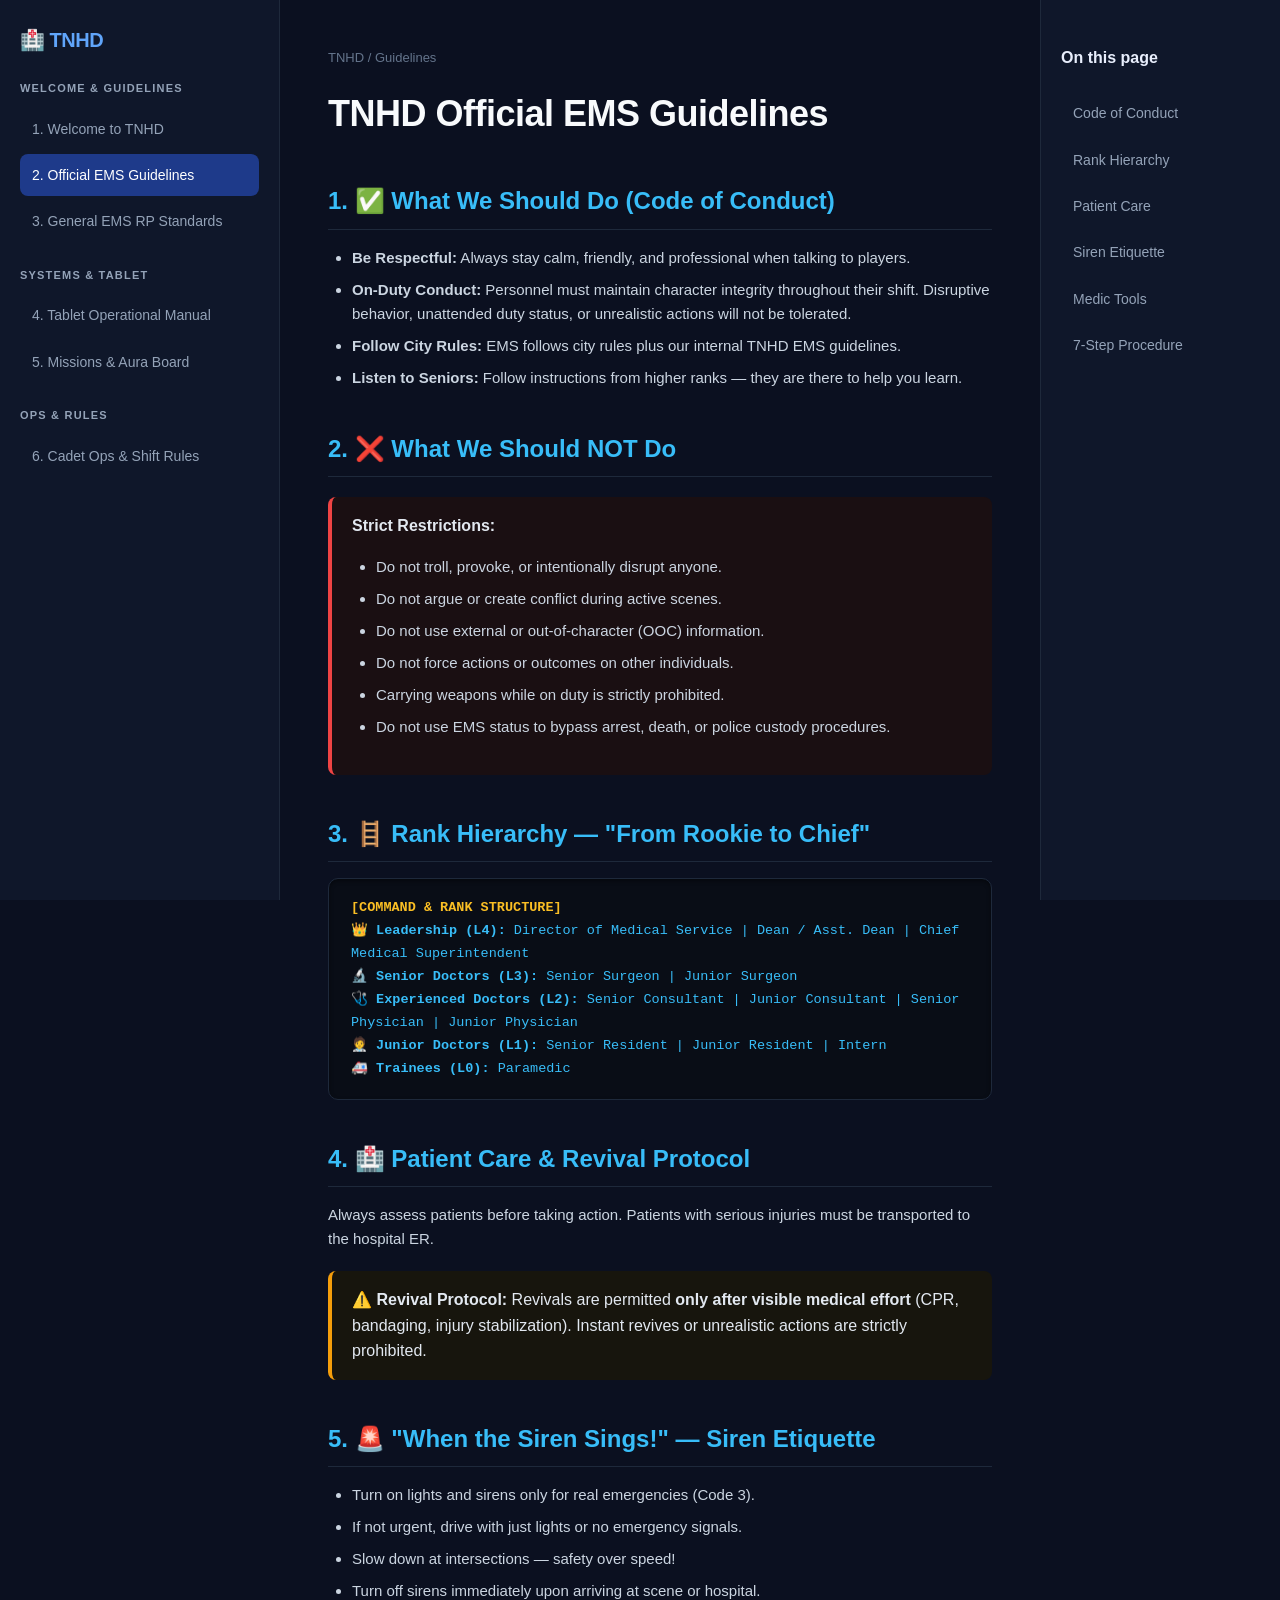
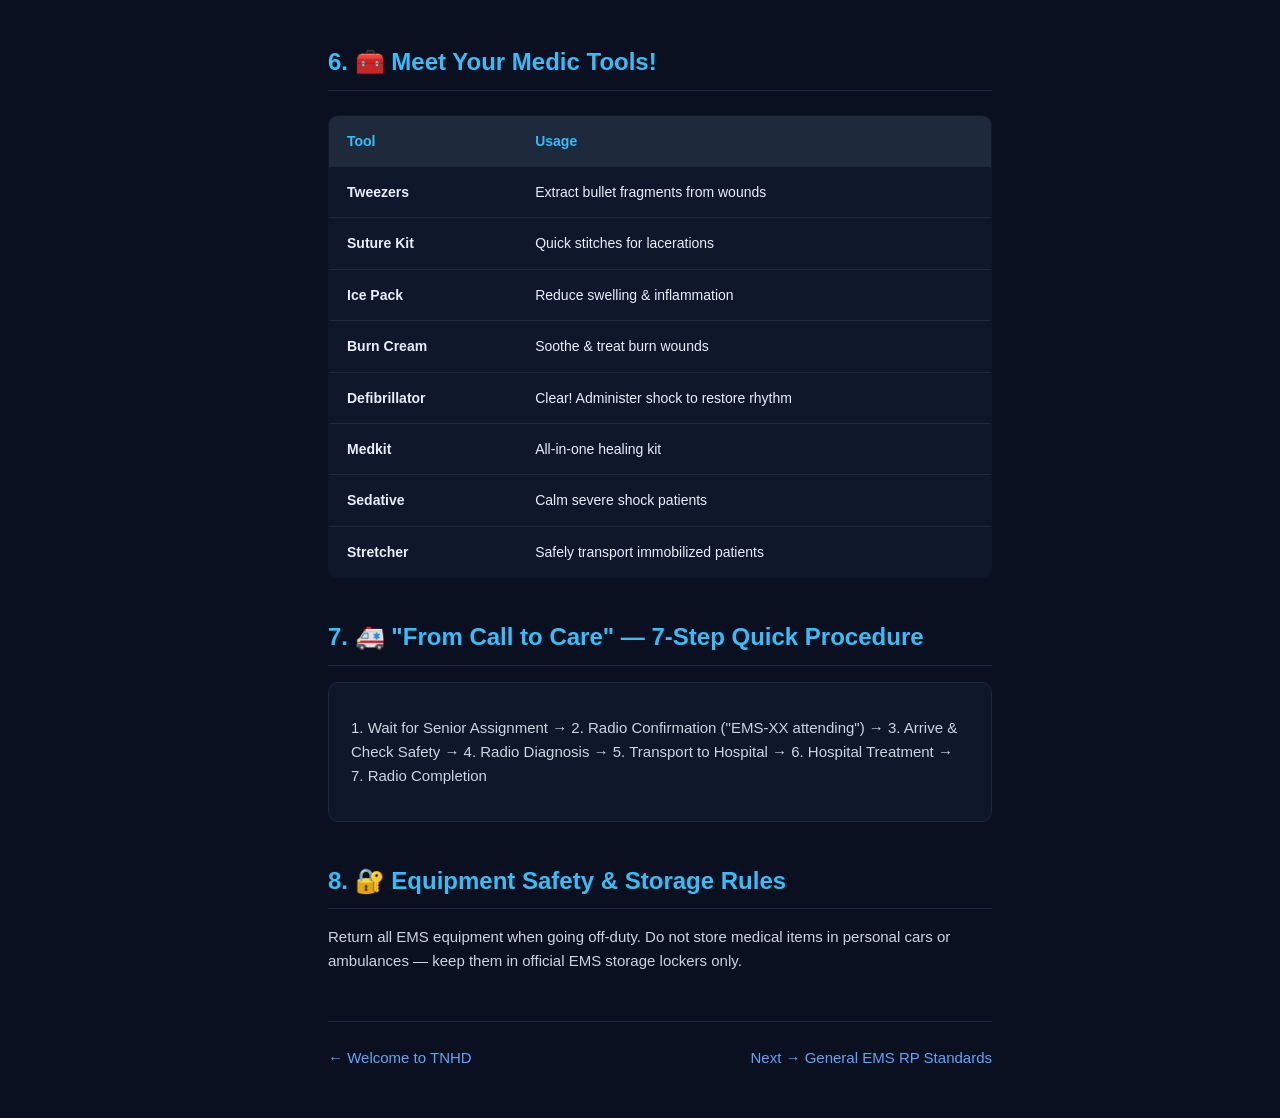
==== ems-guidelines.html @ 4d8db3f2 "Add full Welcome page, integrate TNHD GUIDELINES PDF as EMS guidelines, and split tablet guide separ" ====
<!DOCTYPE html>
<html lang="en">
<head>
  <meta charset="UTF-8">
  <meta name="viewport" content="width=device-width, initial-scale=1.0">
  <title>TNHD Handbook - Official EMS Guidelines</title>
  <link rel="stylesheet" href="css/style.css">
</head>
<body>
  <div class="layout">
    <aside class="left">
      <h1>🏥 TNHD</h1>
      <div class="sec">WELCOME & GUIDELINES</div>
      <a href="index.html">1. Welcome to TNHD</a>
      <a href="ems-guidelines.html" class="on">2. Official EMS Guidelines</a>
      <a href="ems-rp-rules.html">3. General EMS RP Standards</a>
      <div class="sec">SYSTEMS & TABLET</div>
      <a href="tablet.html">4. Tablet Operational Manual</a>
      <a href="missions.html">5. Missions & Aura Board</a>
      <div class="sec">OPS & RULES</div>
      <a href="rules.html">6. Cadet Ops & Shift Rules</a>
    </aside>

    <main>
      <div class="crumb">TNHD / Guidelines</div>
      <h1>TNHD Official EMS Guidelines</h1>

      <h2>1. ✅ What We Should Do (Code of Conduct)</h2>
      <ul>
        <li><strong>Be Respectful:</strong> Always stay calm, friendly, and professional when talking to players.</li>
        <li><strong>On-Duty Conduct:</strong> Personnel must maintain character integrity throughout their shift. Disruptive behavior, unattended duty status, or unrealistic actions will not be tolerated.</li>
        <li><strong>Follow City Rules:</strong> EMS follows city rules plus our internal TNHD EMS guidelines.</li>
        <li><strong>Listen to Seniors:</strong> Follow instructions from higher ranks — they are there to help you learn.</li>
      </ul>

      <h2>2. ❌ What We Should NOT Do</h2>
      <div class="callout danger">
        <b>Strict Restrictions:</b>
        <ul>
          <li>Do not troll, provoke, or intentionally disrupt anyone.</li>
          <li>Do not argue or create conflict during active scenes.</li>
          <li>Do not use external or out-of-character (OOC) information.</li>
          <li>Do not force actions or outcomes on other individuals.</li>
          <li>Carrying weapons while on duty is strictly prohibited.</li>
          <li>Do not use EMS status to bypass arrest, death, or police custody procedures.</li>
        </ul>
      </div>

      <h2>3. 🪜 Rank Hierarchy — "From Rookie to Chief"</h2>
      <div class="ui-mock">
        <div class="title">[COMMAND & RANK STRUCTURE]</div>
        <div>👑 <b>Leadership (L4):</b> Director of Medical Service | Dean / Asst. Dean | Chief Medical Superintendent</div>
        <div>🔬 <b>Senior Doctors (L3):</b> Senior Surgeon | Junior Surgeon</div>
        <div>🩺 <b>Experienced Doctors (L2):</b> Senior Consultant | Junior Consultant | Senior Physician | Junior Physician</div>
        <div>🧑‍⚕️ <b>Junior Doctors (L1):</b> Senior Resident | Junior Resident | Intern</div>
        <div>🚑 <b>Trainees (L0):</b> Paramedic</div>
      </div>

      <h2>4. 🏥 Patient Care & Revival Protocol</h2>
      <p>Always assess patients before taking action. Patients with serious injuries must be transported to the hospital ER.</p>
      
      <div class="callout warn">
        <b>⚠️ Revival Protocol:</b> Revivals are permitted <strong>only after visible medical effort</strong> (CPR, bandaging, injury stabilization). Instant revives or unrealistic actions are strictly prohibited.
      </div>

      <h2>5. 🚨 "When the Siren Sings!" — Siren Etiquette</h2>
      <ul>
        <li>Turn on lights and sirens only for real emergencies (Code 3).</li>
        <li>If not urgent, drive with just lights or no emergency signals.</li>
        <li>Slow down at intersections — safety over speed!</li>
        <li>Turn off sirens immediately upon arriving at scene or hospital.</li>
      </ul>

      <h2>6. 🧰 Meet Your Medic Tools!</h2>
      <table>
        <thead>
          <tr>
            <th>Tool</th>
            <th>Usage</th>
          </tr>
        </thead>
        <tbody>
          <tr><td><b>Tweezers</b></td><td>Extract bullet fragments from wounds</td></tr>
          <tr><td><b>Suture Kit</b></td><td>Quick stitches for lacerations</td></tr>
          <tr><td><b>Ice Pack</b></td><td>Reduce swelling & inflammation</td></tr>
          <tr><td><b>Burn Cream</b></td><td>Soothe & treat burn wounds</td></tr>
          <tr><td><b>Defibrillator</b></td><td>Clear! Administer shock to restore rhythm</td></tr>
          <tr><td><b>Medkit</b></td><td>All-in-one healing kit</td></tr>
          <tr><td><b>Sedative</b></td><td>Calm severe shock patients</td></tr>
          <tr><td><b>Stretcher</b></td><td>Safely transport immobilized patients</td></tr>
        </tbody>
      </table>

      <h2>7. 🚑 "From Call to Care" — 7-Step Quick Procedure</h2>
      <div class="rule-box">
        <p>1. Wait for Senior Assignment &rarr; 2. Radio Confirmation ("EMS-XX attending") &rarr; 3. Arrive & Check Safety &rarr; 4. Radio Diagnosis &rarr; 5. Transport to Hospital &rarr; 6. Hospital Treatment &rarr; 7. Radio Completion</p>
      </div>

      <h2>8. 🔐 Equipment Safety & Storage Rules</h2>
      <p>Return all EMS equipment when going off-duty. Do not store medical items in personal cars or ambulances — keep them in official EMS storage lockers only.</p>

      <div class="nav">
        <a href="index.html">← Welcome to TNHD</a>
        <a href="ems-rp-rules.html">Next → General EMS RP Standards</a>
      </div>
    </main>

    <aside class="right">
      <h4>On this page</h4>
      <a href="#conduct">Code of Conduct</a>
      <a href="#ranks">Rank Hierarchy</a>
      <a href="#care">Patient Care</a>
      <a href="#sirens">Siren Etiquette</a>
      <a href="#tools">Medic Tools</a>
      <a href="#procedure">7-Step Procedure</a>
    </aside>
  </div>
</body>
</html>
---- css/style.css ----
* {
  box-sizing: border-box;
}
body {
  margin: 0;
  font-family: 'Inter', -apple-system, BlinkMacSystemFont, "Segoe UI", Roboto, sans-serif;
  background: #0b1020;
  color: #e8eefc;
  line-height: 1.6;
}
.layout {
  display: grid;
  grid-template-columns: 280px 1fr 240px;
  min-height: 100vh;
}
.left, .right {
  position: sticky;
  top: 0;
  height: 100vh;
  padding: 24px 20px;
  background: #0f172a;
  border-right: 1px solid #1e293b;
  overflow-y: auto;
}
.right {
  border-right: 0;
  border-left: 1px solid #1e293b;
}
.left h1 {
  font-size: 20px;
  margin: 0 0 16px 0;
  color: #60a5fa;
  display: flex;
  align-items: center;
  gap: 8px;
}
.sec {
  margin: 24px 0 10px;
  color: #94a3b8;
  font-size: 11px;
  font-weight: 700;
  letter-spacing: 1.2px;
  text-transform: uppercase;
}
.left a, .right a {
  display: block;
  padding: 10px 12px;
  margin-bottom: 4px;
  border-radius: 8px;
  color: #94a3b8;
  text-decoration: none;
  font-size: 14px;
  transition: all 0.15s ease;
}
.left a.on, .left a:hover, .right a:hover {
  background: #1e3a8a;
  color: #ffffff;
  font-weight: 500;
}
main {
  padding: 48px;
  max-width: 900px;
  margin: 0 auto;
  width: 100%;
}
.crumb {
  color: #64748b;
  font-size: 13px;
  margin-bottom: 16px;
  font-weight: 500;
}
h1 {
  font-size: 36px;
  margin: 0 0 16px;
  color: #f8fafc;
  letter-spacing: -0.5px;
}
h2 {
  margin-top: 40px;
  margin-bottom: 16px;
  font-size: 24px;
  color: #38bdf8;
  border-bottom: 1px solid #1e293b;
  padding-bottom: 8px;
}
h3 {
  font-size: 18px;
  color: #93c5fd;
  margin-top: 24px;
  margin-bottom: 12px;
}
p, li {
  color: #cbd5e1;
  font-size: 15px;
}
ul, ol {
  padding-left: 24px;
  margin-bottom: 20px;
}
li {
  margin-bottom: 8px;
}
.callout {
  background: #0f172a;
  border-left: 4px solid #3b82f6;
  padding: 16px 20px;
  border-radius: 8px;
  margin: 20px 0;
  color: #e2e8f0;
}
.callout.warn {
  border-left-color: #f59e0b;
  background: #17150d;
}
.callout.danger {
  border-left-color: #ef4444;
  background: #1a0f12;
}
.ui-mock {
  background: #090d16;
  border: 1px solid #1e293b;
  border-radius: 10px;
  padding: 18px 22px;
  font-family: 'JetBrains Mono', 'Fira Code', 'Courier New', monospace;
  color: #38bdf8;
  margin: 16px 0 24px;
  font-size: 13.5px;
  line-height: 1.7;
  box-shadow: inset 0 2px 4px rgba(0,0,0,0.4);
}
.ui-mock .highlight {
  color: #4ade80;
  font-weight: bold;
}
.ui-mock .title {
  color: #fbbf24;
  font-weight: bold;
}
table {
  width: 100%;
  border-collapse: collapse;
  margin: 24px 0;
  background: #0f172a;
  border-radius: 10px;
  overflow: hidden;
  border: 1px solid #1e293b;
}
th, td {
  padding: 14px 18px;
  text-align: left;
  border-bottom: 1px solid #1e293b;
  font-size: 14px;
}
th {
  background: #1e293b;
  color: #38bdf8;
  font-weight: 600;
}
tr:last-child td {
  border-bottom: 0;
}
.grid {
  display: grid;
  grid-template-columns: repeat(auto-fit, minmax(240px, 1fr));
  gap: 16px;
  margin: 20px 0;
}
.card {
  background: #0f172a;
  padding: 20px;
  border: 1px solid #1e293b;
  border-radius: 10px;
}
.card b {
  display: block;
  font-size: 16px;
  color: #f8fafc;
  margin-bottom: 6px;
}
.card span {
  display: block;
  color: #60a5fa;
  font-weight: 600;
  font-size: 14px;
}
.rule-box {
  background: #0f172a;
  padding: 18px 22px;
  border-radius: 10px;
  margin: 14px 0;
  border: 1px solid #1e293b;
}
.rule-box b {
  color: #38bdf8;
  font-size: 16px;
}
.nav {
  display: flex;
  justify-content: space-between;
  margin-top: 48px;
  padding-top: 24px;
  border-top: 1px solid #1e293b;
}
.nav a {
  color: #60a5fa;
  text-decoration: none;
  font-weight: 500;
  font-size: 15px;
  transition: color 0.2s ease;
}
.nav a:hover {
  color: #93c5fd;
  text-decoration: underline;
}
@media (max-width: 980px) {
  .layout {
    grid-template-columns: 1fr;
  }
  .left, .right {
    display: none;
  }
  main {
    padding: 24px 16px;
  }
}
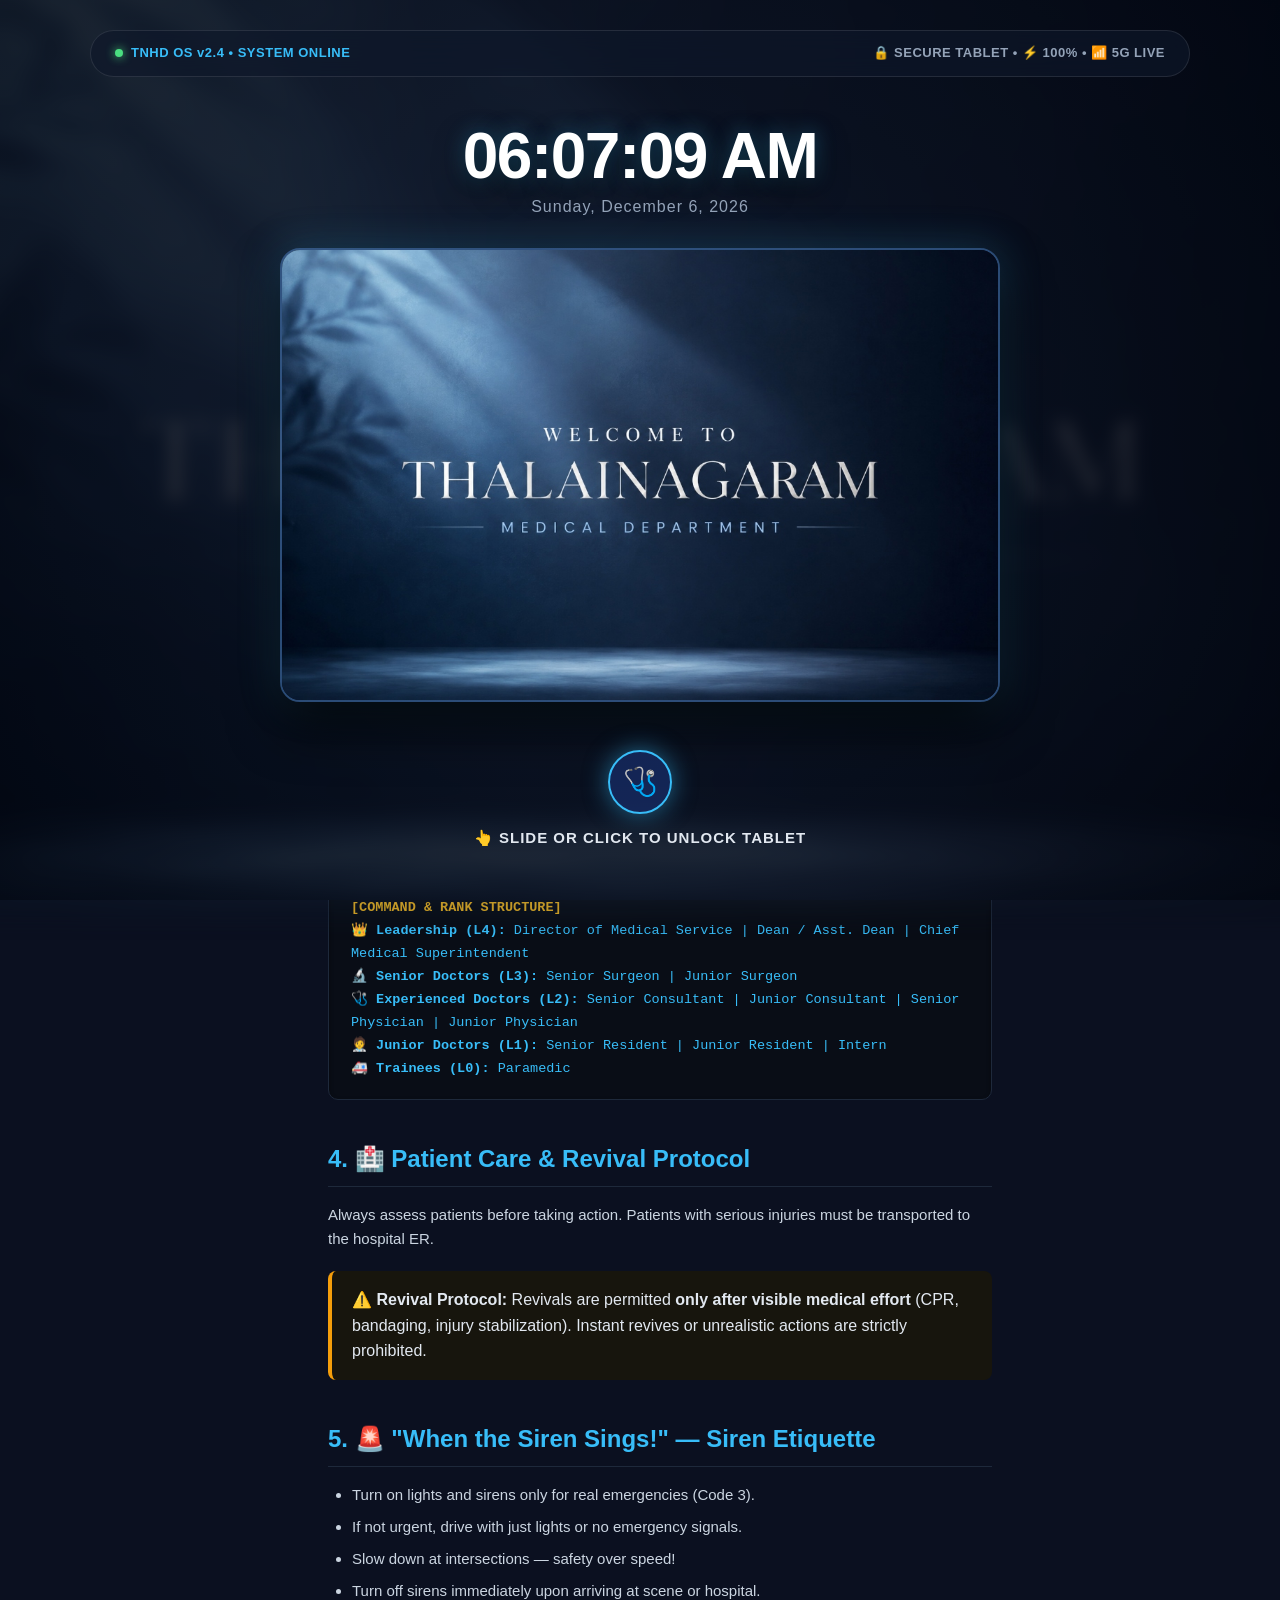
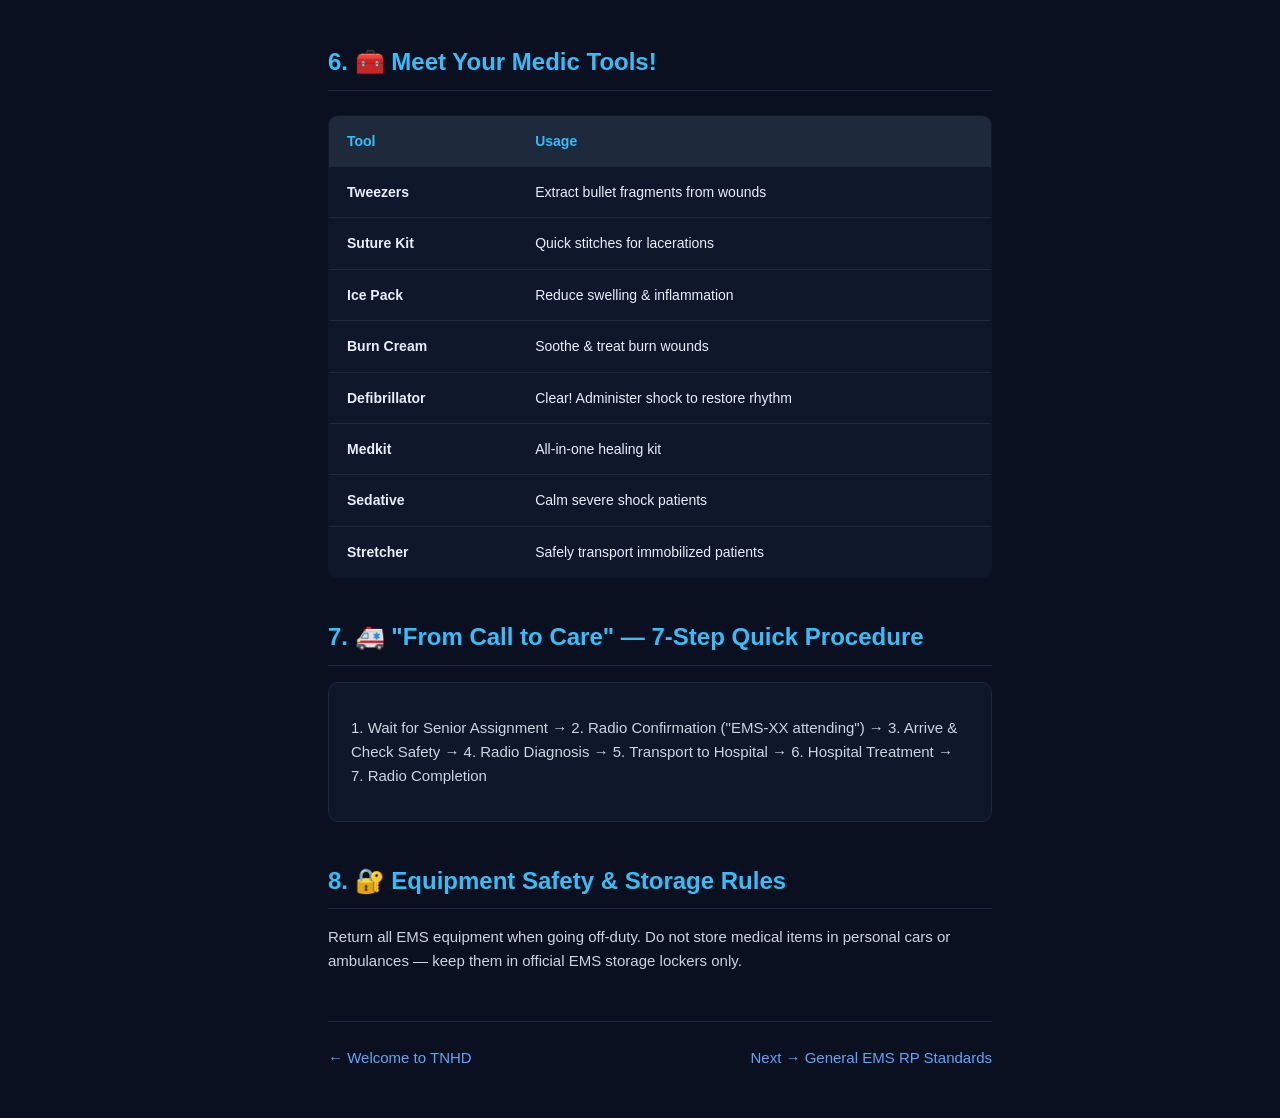
==== commit 5719f68f: "Add official TNHD welcome cover image and interactive tablet 3D unlock transition" ====
--- a/ems-guidelines.html
+++ b/ems-guidelines.html
@@ -7,6 +7,36 @@
   <link rel="stylesheet" href="css/style.css">
 </head>
 <body>
+
+  <!-- 📱 TABLET UNLOCK LOCKSCREEN OVERLAY -->
+  <div id="tablet-lockscreen">
+    <img src="assets/welcome_banner.jpg" class="lockscreen-bg" alt="Lockscreen Background">
+    
+    <div class="lockscreen-header">
+      <div class="status-badge">
+        <span class="status-dot"></span>
+        <span>TNHD OS v2.4 • SYSTEM ONLINE</span>
+      </div>
+      <div>🔒 SECURE TABLET • ⚡ 100% • 📶 5G LIVE</div>
+    </div>
+
+    <div class="lockscreen-center">
+      <div id="lock-time" class="lock-time">08:49 AM</div>
+      <div id="lock-date" class="lock-date">Monday, August 24, 2026</div>
+
+      <div class="lock-banner-wrapper">
+        <img src="assets/welcome_banner.jpg" class="lock-banner-img" alt="Welcome to Thalainagaram Medical Department">
+      </div>
+    </div>
+
+    <div class="lockscreen-footer">
+      <div class="fingerprint-btn">🩺</div>
+      <div class="unlock-prompt">
+        <span>👆 Slide or Click to Unlock Tablet</span>
+      </div>
+    </div>
+  </div>
+
   <div class="layout">
     <aside class="left">
       <h1>🏥 TNHD</h1>
@@ -19,6 +49,8 @@
       <a href="missions.html">5. Missions & Aura Board</a>
       <div class="sec">OPS & RULES</div>
       <a href="rules.html">6. Cadet Ops & Shift Rules</a>
+
+      <button id="lock-tablet-btn" class="lock-btn">🔒 Lock Tablet</button>
     </aside>
 
     <main>
@@ -115,5 +147,7 @@
       <a href="#procedure">7-Step Procedure</a>
     </aside>
   </div>
+
+  <script src="js/tablet-lock.js"></script>
 </body>
 </html>
--- a/css/style.css
+++ b/css/style.css
@@ -7,11 +7,13 @@
   background: #0b1020;
   color: #e8eefc;
   line-height: 1.6;
+  overflow-x: hidden;
 }
 .layout {
   display: grid;
   grid-template-columns: 280px 1fr 240px;
   min-height: 100vh;
+  transition: transform 0.8s cubic-bezier(0.16, 1, 0.3, 1), opacity 0.8s ease;
 }
 .left, .right {
   position: sticky;
@@ -57,6 +59,27 @@
   color: #ffffff;
   font-weight: 500;
 }
+.lock-btn {
+  display: flex;
+  align-items: center;
+  justify-content: center;
+  gap: 8px;
+  width: 100%;
+  padding: 10px;
+  margin-top: 20px;
+  background: rgba(239, 68, 68, 0.15);
+  border: 1px solid rgba(239, 68, 68, 0.3);
+  color: #fca5a5;
+  border-radius: 8px;
+  cursor: pointer;
+  font-size: 13px;
+  font-weight: 600;
+  transition: all 0.2s ease;
+}
+.lock-btn:hover {
+  background: rgba(239, 68, 68, 0.3);
+  color: #ffffff;
+}
 main {
   padding: 48px;
   max-width: 900px;
@@ -116,6 +139,44 @@
   border-left-color: #ef4444;
   background: #1a0f12;
 }
+
+/* Featured Cover Banner */
+.banner-container {
+  position: relative;
+  width: 100%;
+  border-radius: 16px;
+  overflow: hidden;
+  margin: 24px 0 32px;
+  border: 1px solid rgba(96, 165, 250, 0.25);
+  box-shadow: 0 20px 40px rgba(0, 0, 0, 0.6), 0 0 20px rgba(56, 189, 248, 0.15);
+  transition: transform 0.4s cubic-bezier(0.16, 1, 0.3, 1), box-shadow 0.4s ease;
+}
+.banner-container:hover {
+  transform: translateY(-4px) scale(1.01);
+  box-shadow: 0 30px 60px rgba(0, 0, 0, 0.8), 0 0 30px rgba(56, 189, 248, 0.3);
+}
+.banner-img {
+  width: 100%;
+  height: auto;
+  display: block;
+  object-fit: cover;
+}
+.banner-badge {
+  position: absolute;
+  bottom: 16px;
+  right: 16px;
+  background: rgba(15, 23, 42, 0.85);
+  backdrop-filter: blur(8px);
+  border: 1px solid rgba(96, 165, 250, 0.3);
+  color: #38bdf8;
+  padding: 6px 14px;
+  border-radius: 20px;
+  font-size: 12px;
+  font-weight: 700;
+  letter-spacing: 0.5px;
+  text-transform: uppercase;
+}
+
 .ui-mock {
   background: #090d16;
   border: 1px solid #1e293b;
@@ -212,6 +273,186 @@
   color: #93c5fd;
   text-decoration: underline;
 }
+
+/* =========================================================
+   📱 TABLET UNLOCK LOCKSCREEN & OVERLAY ANIMATIONS
+   ========================================================= */
+#tablet-lockscreen {
+  position: fixed;
+  top: 0;
+  left: 0;
+  width: 100vw;
+  height: 100vh;
+  z-index: 9999;
+  background: radial-gradient(circle at center, #0f172a 0%, #030712 100%);
+  display: flex;
+  flex-direction: column;
+  align-items: center;
+  justify-content: space-between;
+  padding: 30px;
+  box-sizing: border-border-box;
+  cursor: pointer;
+  user-select: none;
+  transition: transform 0.8s cubic-bezier(0.16, 1, 0.3, 1), opacity 0.8s ease, filter 0.8s ease;
+}
+
+#tablet-lockscreen.unlocked {
+  transform: translateY(-100%) scale(1.1);
+  opacity: 0;
+  filter: blur(25px);
+  pointer-events: none;
+}
+
+.lockscreen-bg {
+  position: absolute;
+  top: 0;
+  left: 0;
+  width: 100%;
+  height: 100%;
+  object-fit: cover;
+  opacity: 0.25;
+  filter: blur(8px) brightness(0.6);
+  transform: scale(1.05);
+  transition: transform 10s ease;
+}
+
+.lockscreen-header {
+  position: relative;
+  z-index: 2;
+  width: 100%;
+  max-width: 1100px;
+  display: flex;
+  justify-content: space-between;
+  align-items: center;
+  padding: 12px 24px;
+  background: rgba(15, 23, 42, 0.65);
+  backdrop-filter: blur(12px);
+  border: 1px solid rgba(255, 255, 255, 0.1);
+  border-radius: 40px;
+  color: #94a3b8;
+  font-size: 13px;
+  font-weight: 600;
+  letter-spacing: 0.5px;
+}
+
+.status-badge {
+  display: flex;
+  align-items: center;
+  gap: 8px;
+  color: #38bdf8;
+}
+
+.status-dot {
+  width: 8px;
+  height: 8px;
+  background: #4ade80;
+  border-radius: 50%;
+  box-shadow: 0 0 10px #4ade80;
+  animation: pulse-dot 2s infinite;
+}
+
+@keyframes pulse-dot {
+  0%, 100% { transform: scale(1); opacity: 1; }
+  50% { transform: scale(1.4); opacity: 0.6; }
+}
+
+.lockscreen-center {
+  position: relative;
+  z-index: 2;
+  display: flex;
+  flex-direction: column;
+  align-items: center;
+  text-align: center;
+  margin: auto;
+}
+
+.lock-time {
+  font-size: 64px;
+  font-weight: 800;
+  color: #ffffff;
+  letter-spacing: -1.5px;
+  text-shadow: 0 10px 30px rgba(0, 0, 0, 0.8), 0 0 20px rgba(56, 189, 248, 0.4);
+  line-height: 1;
+  margin-bottom: 6px;
+}
+
+.lock-date {
+  font-size: 16px;
+  color: #94a3b8;
+  font-weight: 500;
+  margin-bottom: 28px;
+  letter-spacing: 1px;
+}
+
+.lock-banner-wrapper {
+  position: relative;
+  max-width: 720px;
+  width: 90vw;
+  border-radius: 20px;
+  overflow: hidden;
+  border: 2px solid rgba(96, 165, 250, 0.4);
+  box-shadow: 0 25px 50px rgba(0,0,0,0.8), 0 0 40px rgba(56, 189, 248, 0.25);
+  transition: transform 0.5s ease;
+}
+
+#tablet-lockscreen:hover .lock-banner-wrapper {
+  transform: scale(1.02);
+  border-color: rgba(56, 189, 248, 0.8);
+}
+
+.lock-banner-img {
+  width: 100%;
+  height: auto;
+  display: block;
+}
+
+.lockscreen-footer {
+  position: relative;
+  z-index: 2;
+  display: flex;
+  flex-direction: column;
+  align-items: center;
+  gap: 12px;
+  margin-bottom: 20px;
+}
+
+.fingerprint-btn {
+  width: 64px;
+  height: 64px;
+  border-radius: 50%;
+  background: rgba(30, 58, 138, 0.5);
+  border: 2px solid #38bdf8;
+  display: flex;
+  align-items: center;
+  justify-content: center;
+  font-size: 28px;
+  color: #38bdf8;
+  box-shadow: 0 0 25px rgba(56, 189, 248, 0.5);
+  animation: pulse-finger 2s infinite ease-in-out;
+}
+
+@keyframes pulse-finger {
+  0%, 100% { box-shadow: 0 0 15px rgba(56, 189, 248, 0.4); transform: scale(1); }
+  50% { box-shadow: 0 0 35px rgba(56, 189, 248, 0.9); transform: scale(1.1); }
+}
+
+.unlock-prompt {
+  font-size: 15px;
+  font-weight: 600;
+  color: #e2e8f0;
+  letter-spacing: 1px;
+  text-transform: uppercase;
+  display: flex;
+  align-items: center;
+  gap: 8px;
+  animation: bounce-up 1.8s infinite;
+}
+
+@keyframes bounce-up {
+  0%, 100% { transform: translateY(0); }
+  50% { transform: translateY(-6px); }
+}
+
 @media (max-width: 980px) {
   .layout {
     grid-template-columns: 1fr;
@@ -222,4 +463,7 @@
   main {
     padding: 24px 16px;
   }
+  .lock-time {
+    font-size: 44px;
+  }
 }
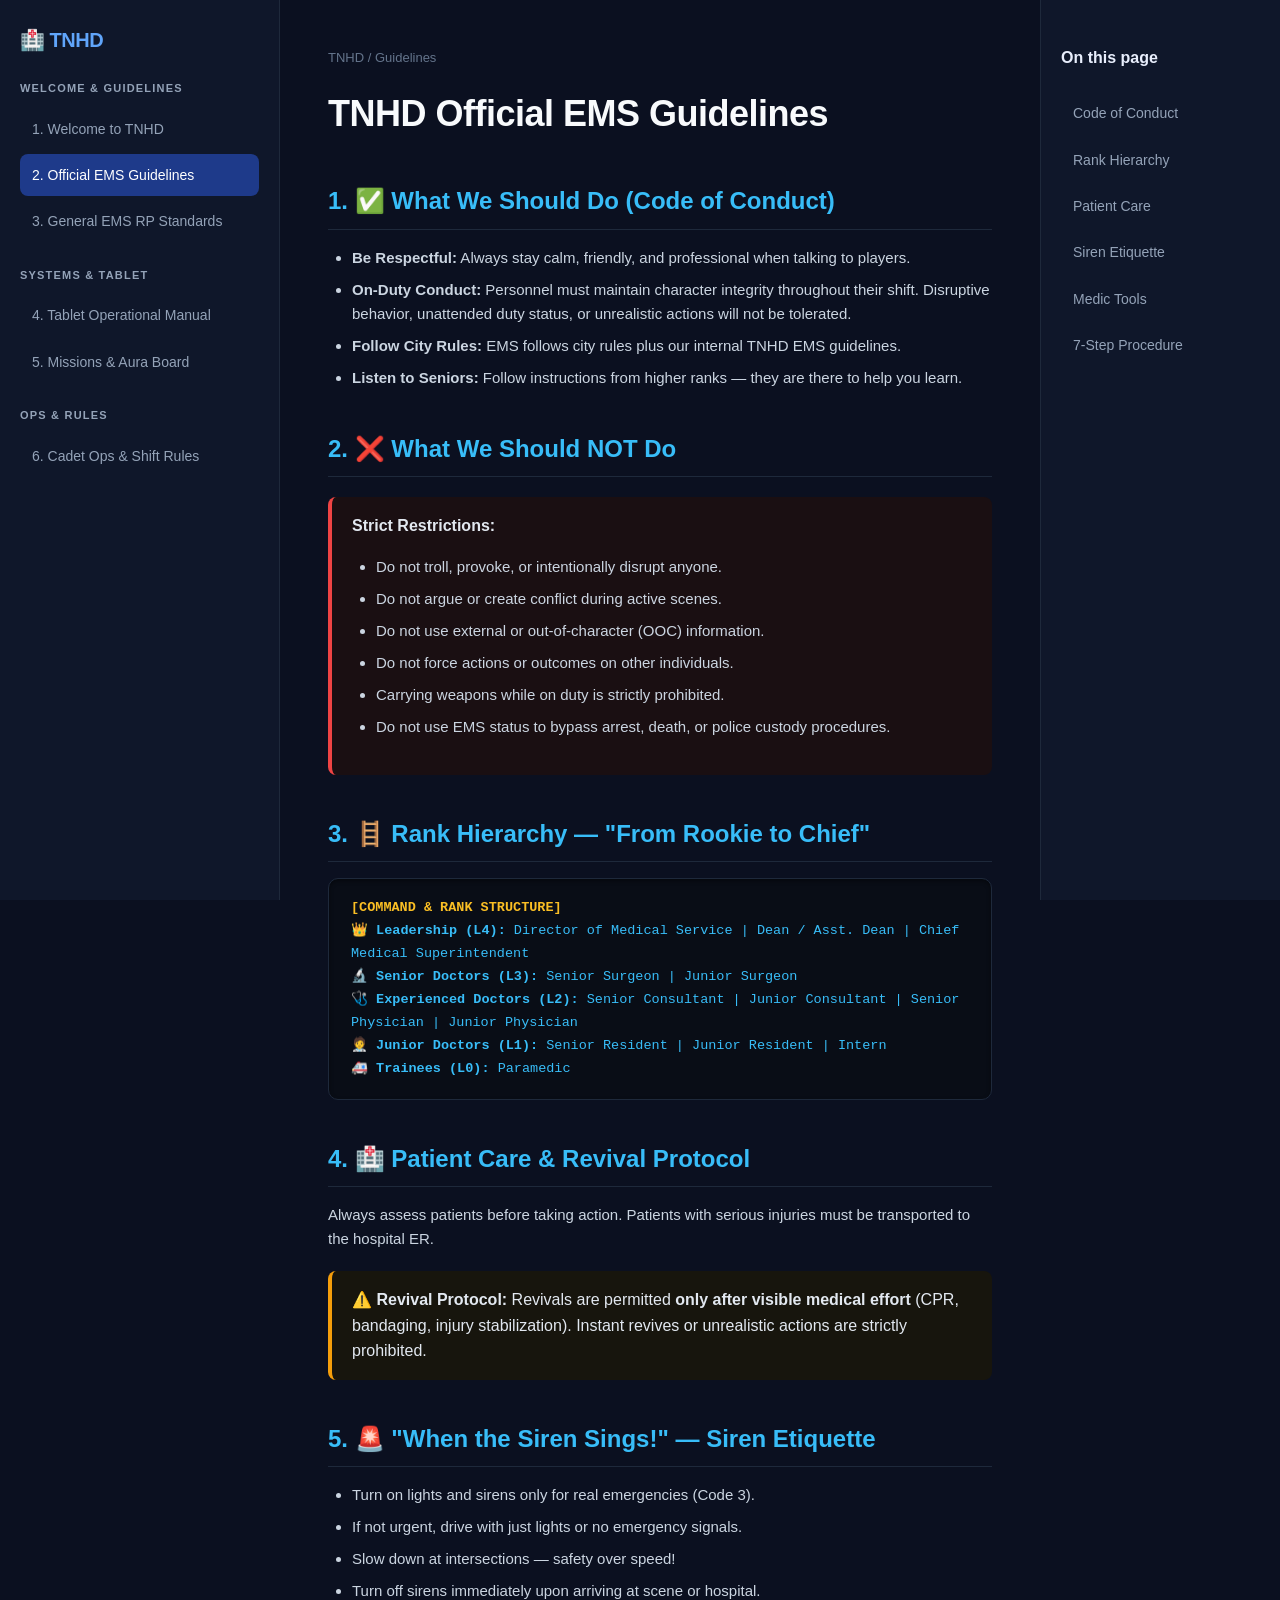
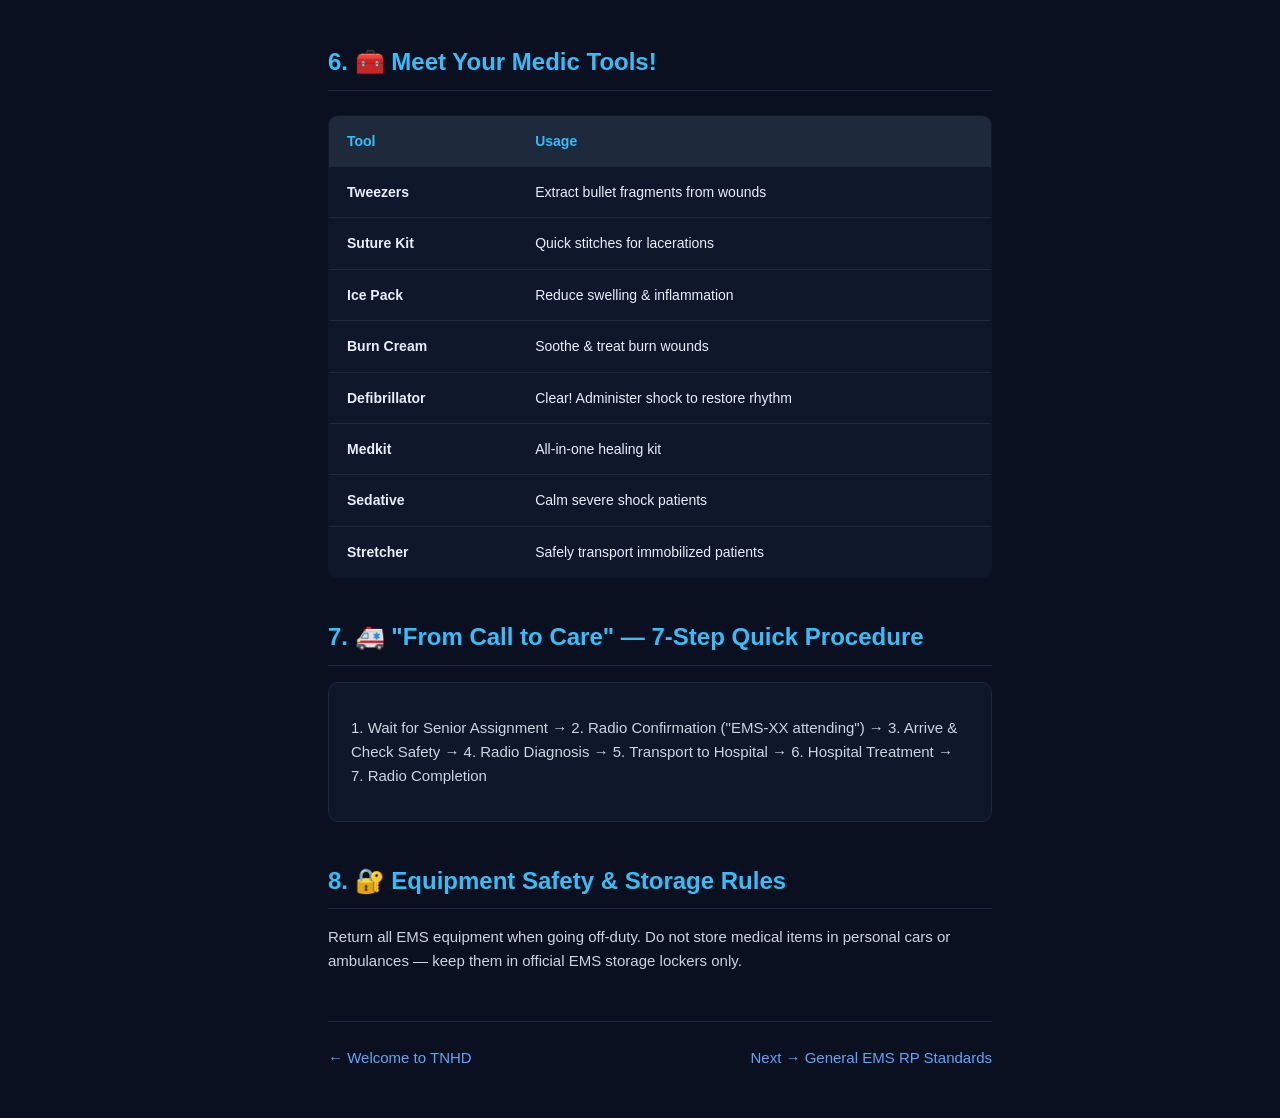
==== commit f9c39887: "Remove lockscreen overlay and display welcome image as full-width hero cover on home page" ====
--- a/ems-guidelines.html
+++ b/ems-guidelines.html
@@ -7,35 +7,6 @@
   <link rel="stylesheet" href="css/style.css">
 </head>
 <body>
-
-  <!-- 📱 TABLET UNLOCK LOCKSCREEN OVERLAY -->
-  <div id="tablet-lockscreen">
-    <img src="assets/welcome_banner.jpg" class="lockscreen-bg" alt="Lockscreen Background">
-    
-    <div class="lockscreen-header">
-      <div class="status-badge">
-        <span class="status-dot"></span>
-        <span>TNHD OS v2.4 • SYSTEM ONLINE</span>
-      </div>
-      <div>🔒 SECURE TABLET • ⚡ 100% • 📶 5G LIVE</div>
-    </div>
-
-    <div class="lockscreen-center">
-      <div id="lock-time" class="lock-time">08:49 AM</div>
-      <div id="lock-date" class="lock-date">Monday, August 24, 2026</div>
-
-      <div class="lock-banner-wrapper">
-        <img src="assets/welcome_banner.jpg" class="lock-banner-img" alt="Welcome to Thalainagaram Medical Department">
-      </div>
-    </div>
-
-    <div class="lockscreen-footer">
-      <div class="fingerprint-btn">🩺</div>
-      <div class="unlock-prompt">
-        <span>👆 Slide or Click to Unlock Tablet</span>
-      </div>
-    </div>
-  </div>
 
   <div class="layout">
     <aside class="left">
@@ -49,8 +20,6 @@
       <a href="missions.html">5. Missions & Aura Board</a>
       <div class="sec">OPS & RULES</div>
       <a href="rules.html">6. Cadet Ops & Shift Rules</a>
-
-      <button id="lock-tablet-btn" class="lock-btn">🔒 Lock Tablet</button>
     </aside>
 
     <main>
@@ -148,6 +117,5 @@
     </aside>
   </div>
 
-  <script src="js/tablet-lock.js"></script>
 </body>
 </html>
--- a/css/style.css
+++ b/css/style.css
@@ -13,7 +13,6 @@
   display: grid;
   grid-template-columns: 280px 1fr 240px;
   min-height: 100vh;
-  transition: transform 0.8s cubic-bezier(0.16, 1, 0.3, 1), opacity 0.8s ease;
 }
 .left, .right {
   position: sticky;
@@ -59,30 +58,9 @@
   color: #ffffff;
   font-weight: 500;
 }
-.lock-btn {
-  display: flex;
-  align-items: center;
-  justify-content: center;
-  gap: 8px;
-  width: 100%;
-  padding: 10px;
-  margin-top: 20px;
-  background: rgba(239, 68, 68, 0.15);
-  border: 1px solid rgba(239, 68, 68, 0.3);
-  color: #fca5a5;
-  border-radius: 8px;
-  cursor: pointer;
-  font-size: 13px;
-  font-weight: 600;
-  transition: all 0.2s ease;
-}
-.lock-btn:hover {
-  background: rgba(239, 68, 68, 0.3);
-  color: #ffffff;
-}
 main {
   padding: 48px;
-  max-width: 900px;
+  max-width: 960px;
   margin: 0 auto;
   width: 100%;
 }
@@ -123,6 +101,31 @@
 li {
   margin-bottom: 8px;
 }
+
+/* =========================================================
+   🖼️ FULLSCREEN WELCOME HERO COVER
+   ========================================================= */
+.welcome-hero {
+  position: relative;
+  width: 100%;
+  border-radius: 16px;
+  overflow: hidden;
+  margin: 16px 0 32px;
+  border: 1px solid rgba(96, 165, 250, 0.3);
+  box-shadow: 0 20px 50px rgba(0, 0, 0, 0.7), 0 0 30px rgba(56, 189, 248, 0.2);
+  transition: transform 0.3s ease, box-shadow 0.3s ease;
+}
+.welcome-hero:hover {
+  transform: translateY(-2px);
+  box-shadow: 0 25px 60px rgba(0, 0, 0, 0.8), 0 0 40px rgba(56, 189, 248, 0.3);
+}
+.hero-bg-img {
+  width: 100%;
+  height: auto;
+  display: block;
+  object-fit: cover;
+}
+
 .callout {
   background: #0f172a;
   border-left: 4px solid #3b82f6;
@@ -138,43 +141,6 @@
 .callout.danger {
   border-left-color: #ef4444;
   background: #1a0f12;
-}
-
-/* Featured Cover Banner */
-.banner-container {
-  position: relative;
-  width: 100%;
-  border-radius: 16px;
-  overflow: hidden;
-  margin: 24px 0 32px;
-  border: 1px solid rgba(96, 165, 250, 0.25);
-  box-shadow: 0 20px 40px rgba(0, 0, 0, 0.6), 0 0 20px rgba(56, 189, 248, 0.15);
-  transition: transform 0.4s cubic-bezier(0.16, 1, 0.3, 1), box-shadow 0.4s ease;
-}
-.banner-container:hover {
-  transform: translateY(-4px) scale(1.01);
-  box-shadow: 0 30px 60px rgba(0, 0, 0, 0.8), 0 0 30px rgba(56, 189, 248, 0.3);
-}
-.banner-img {
-  width: 100%;
-  height: auto;
-  display: block;
-  object-fit: cover;
-}
-.banner-badge {
-  position: absolute;
-  bottom: 16px;
-  right: 16px;
-  background: rgba(15, 23, 42, 0.85);
-  backdrop-filter: blur(8px);
-  border: 1px solid rgba(96, 165, 250, 0.3);
-  color: #38bdf8;
-  padding: 6px 14px;
-  border-radius: 20px;
-  font-size: 12px;
-  font-weight: 700;
-  letter-spacing: 0.5px;
-  text-transform: uppercase;
 }
 
 .ui-mock {
@@ -272,185 +238,6 @@
 .nav a:hover {
   color: #93c5fd;
   text-decoration: underline;
-}
-
-/* =========================================================
-   📱 TABLET UNLOCK LOCKSCREEN & OVERLAY ANIMATIONS
-   ========================================================= */
-#tablet-lockscreen {
-  position: fixed;
-  top: 0;
-  left: 0;
-  width: 100vw;
-  height: 100vh;
-  z-index: 9999;
-  background: radial-gradient(circle at center, #0f172a 0%, #030712 100%);
-  display: flex;
-  flex-direction: column;
-  align-items: center;
-  justify-content: space-between;
-  padding: 30px;
-  box-sizing: border-border-box;
-  cursor: pointer;
-  user-select: none;
-  transition: transform 0.8s cubic-bezier(0.16, 1, 0.3, 1), opacity 0.8s ease, filter 0.8s ease;
-}
-
-#tablet-lockscreen.unlocked {
-  transform: translateY(-100%) scale(1.1);
-  opacity: 0;
-  filter: blur(25px);
-  pointer-events: none;
-}
-
-.lockscreen-bg {
-  position: absolute;
-  top: 0;
-  left: 0;
-  width: 100%;
-  height: 100%;
-  object-fit: cover;
-  opacity: 0.25;
-  filter: blur(8px) brightness(0.6);
-  transform: scale(1.05);
-  transition: transform 10s ease;
-}
-
-.lockscreen-header {
-  position: relative;
-  z-index: 2;
-  width: 100%;
-  max-width: 1100px;
-  display: flex;
-  justify-content: space-between;
-  align-items: center;
-  padding: 12px 24px;
-  background: rgba(15, 23, 42, 0.65);
-  backdrop-filter: blur(12px);
-  border: 1px solid rgba(255, 255, 255, 0.1);
-  border-radius: 40px;
-  color: #94a3b8;
-  font-size: 13px;
-  font-weight: 600;
-  letter-spacing: 0.5px;
-}
-
-.status-badge {
-  display: flex;
-  align-items: center;
-  gap: 8px;
-  color: #38bdf8;
-}
-
-.status-dot {
-  width: 8px;
-  height: 8px;
-  background: #4ade80;
-  border-radius: 50%;
-  box-shadow: 0 0 10px #4ade80;
-  animation: pulse-dot 2s infinite;
-}
-
-@keyframes pulse-dot {
-  0%, 100% { transform: scale(1); opacity: 1; }
-  50% { transform: scale(1.4); opacity: 0.6; }
-}
-
-.lockscreen-center {
-  position: relative;
-  z-index: 2;
-  display: flex;
-  flex-direction: column;
-  align-items: center;
-  text-align: center;
-  margin: auto;
-}
-
-.lock-time {
-  font-size: 64px;
-  font-weight: 800;
-  color: #ffffff;
-  letter-spacing: -1.5px;
-  text-shadow: 0 10px 30px rgba(0, 0, 0, 0.8), 0 0 20px rgba(56, 189, 248, 0.4);
-  line-height: 1;
-  margin-bottom: 6px;
-}
-
-.lock-date {
-  font-size: 16px;
-  color: #94a3b8;
-  font-weight: 500;
-  margin-bottom: 28px;
-  letter-spacing: 1px;
-}
-
-.lock-banner-wrapper {
-  position: relative;
-  max-width: 720px;
-  width: 90vw;
-  border-radius: 20px;
-  overflow: hidden;
-  border: 2px solid rgba(96, 165, 250, 0.4);
-  box-shadow: 0 25px 50px rgba(0,0,0,0.8), 0 0 40px rgba(56, 189, 248, 0.25);
-  transition: transform 0.5s ease;
-}
-
-#tablet-lockscreen:hover .lock-banner-wrapper {
-  transform: scale(1.02);
-  border-color: rgba(56, 189, 248, 0.8);
-}
-
-.lock-banner-img {
-  width: 100%;
-  height: auto;
-  display: block;
-}
-
-.lockscreen-footer {
-  position: relative;
-  z-index: 2;
-  display: flex;
-  flex-direction: column;
-  align-items: center;
-  gap: 12px;
-  margin-bottom: 20px;
-}
-
-.fingerprint-btn {
-  width: 64px;
-  height: 64px;
-  border-radius: 50%;
-  background: rgba(30, 58, 138, 0.5);
-  border: 2px solid #38bdf8;
-  display: flex;
-  align-items: center;
-  justify-content: center;
-  font-size: 28px;
-  color: #38bdf8;
-  box-shadow: 0 0 25px rgba(56, 189, 248, 0.5);
-  animation: pulse-finger 2s infinite ease-in-out;
-}
-
-@keyframes pulse-finger {
-  0%, 100% { box-shadow: 0 0 15px rgba(56, 189, 248, 0.4); transform: scale(1); }
-  50% { box-shadow: 0 0 35px rgba(56, 189, 248, 0.9); transform: scale(1.1); }
-}
-
-.unlock-prompt {
-  font-size: 15px;
-  font-weight: 600;
-  color: #e2e8f0;
-  letter-spacing: 1px;
-  text-transform: uppercase;
-  display: flex;
-  align-items: center;
-  gap: 8px;
-  animation: bounce-up 1.8s infinite;
-}
-
-@keyframes bounce-up {
-  0%, 100% { transform: translateY(0); }
-  50% { transform: translateY(-6px); }
 }
 
 @media (max-width: 980px) {
@@ -463,7 +250,4 @@
   main {
     padding: 24px 16px;
   }
-  .lock-time {
-    font-size: 44px;
-  }
 }
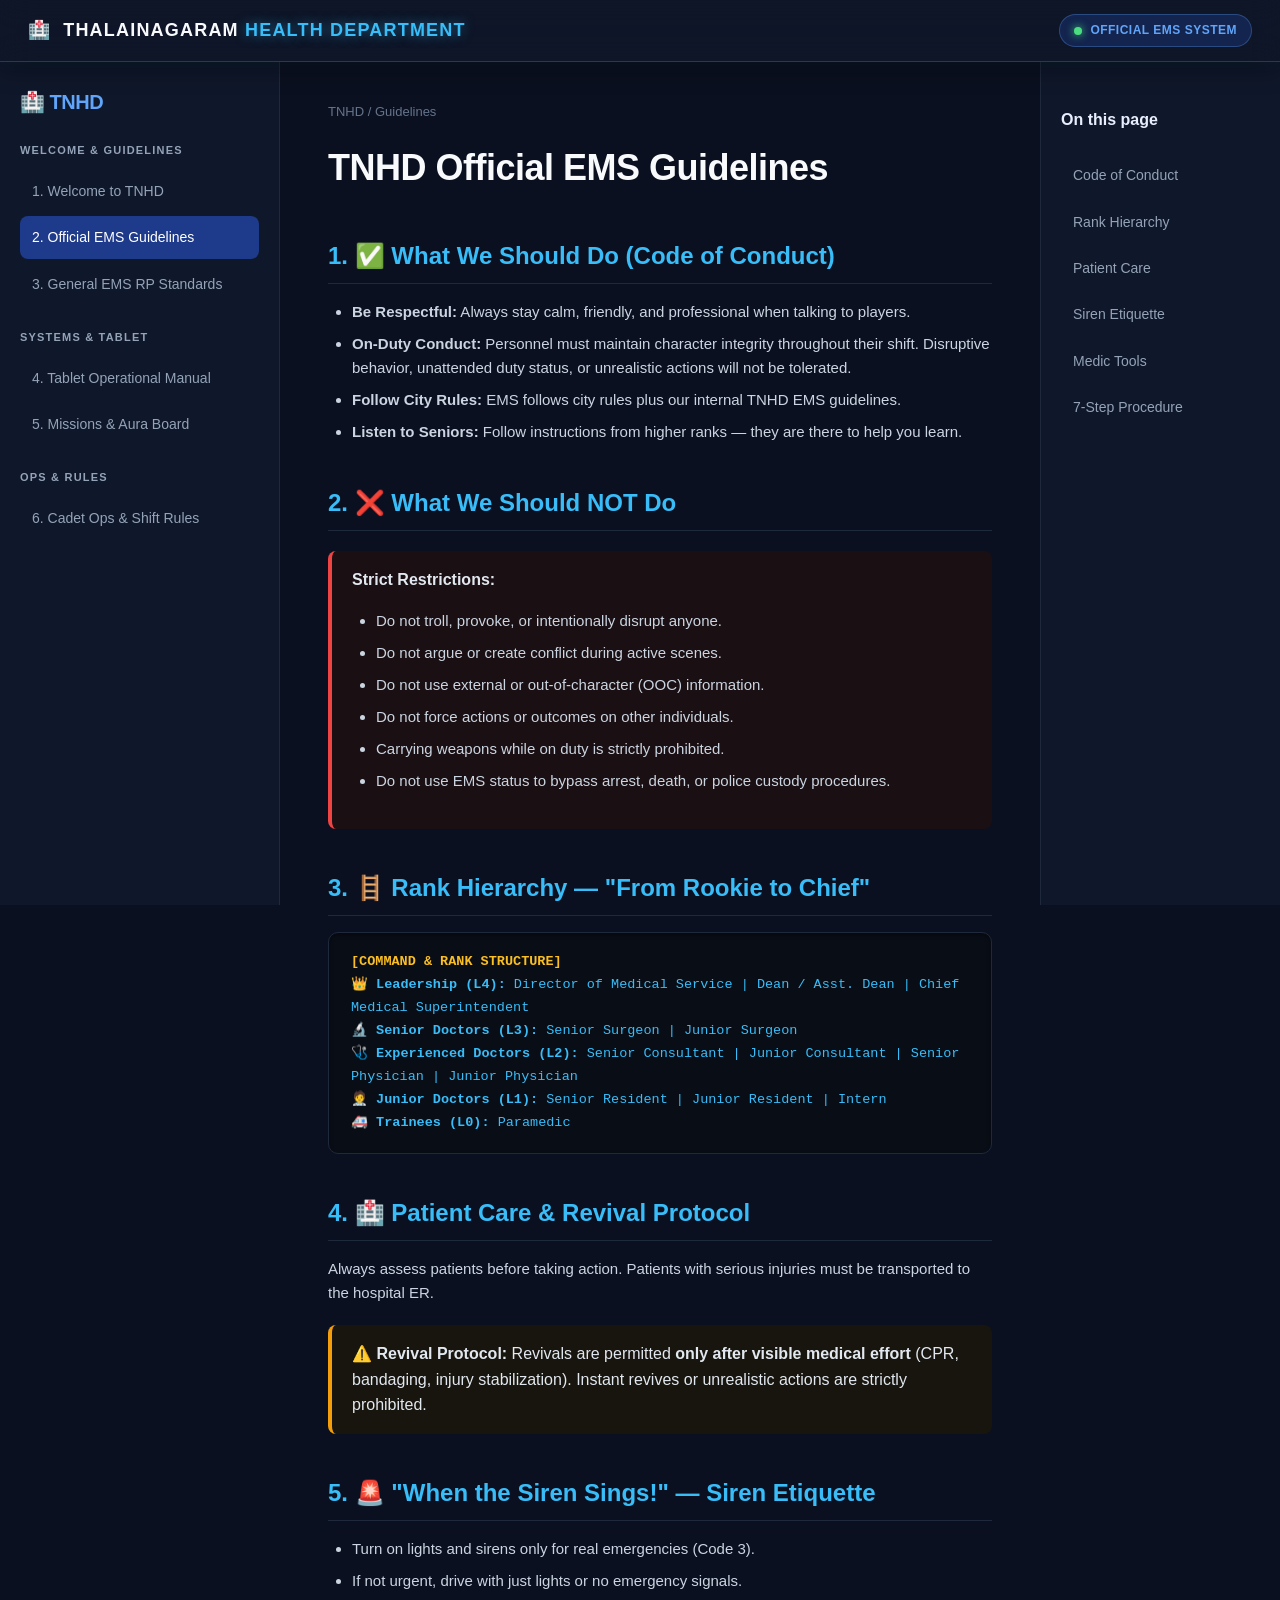
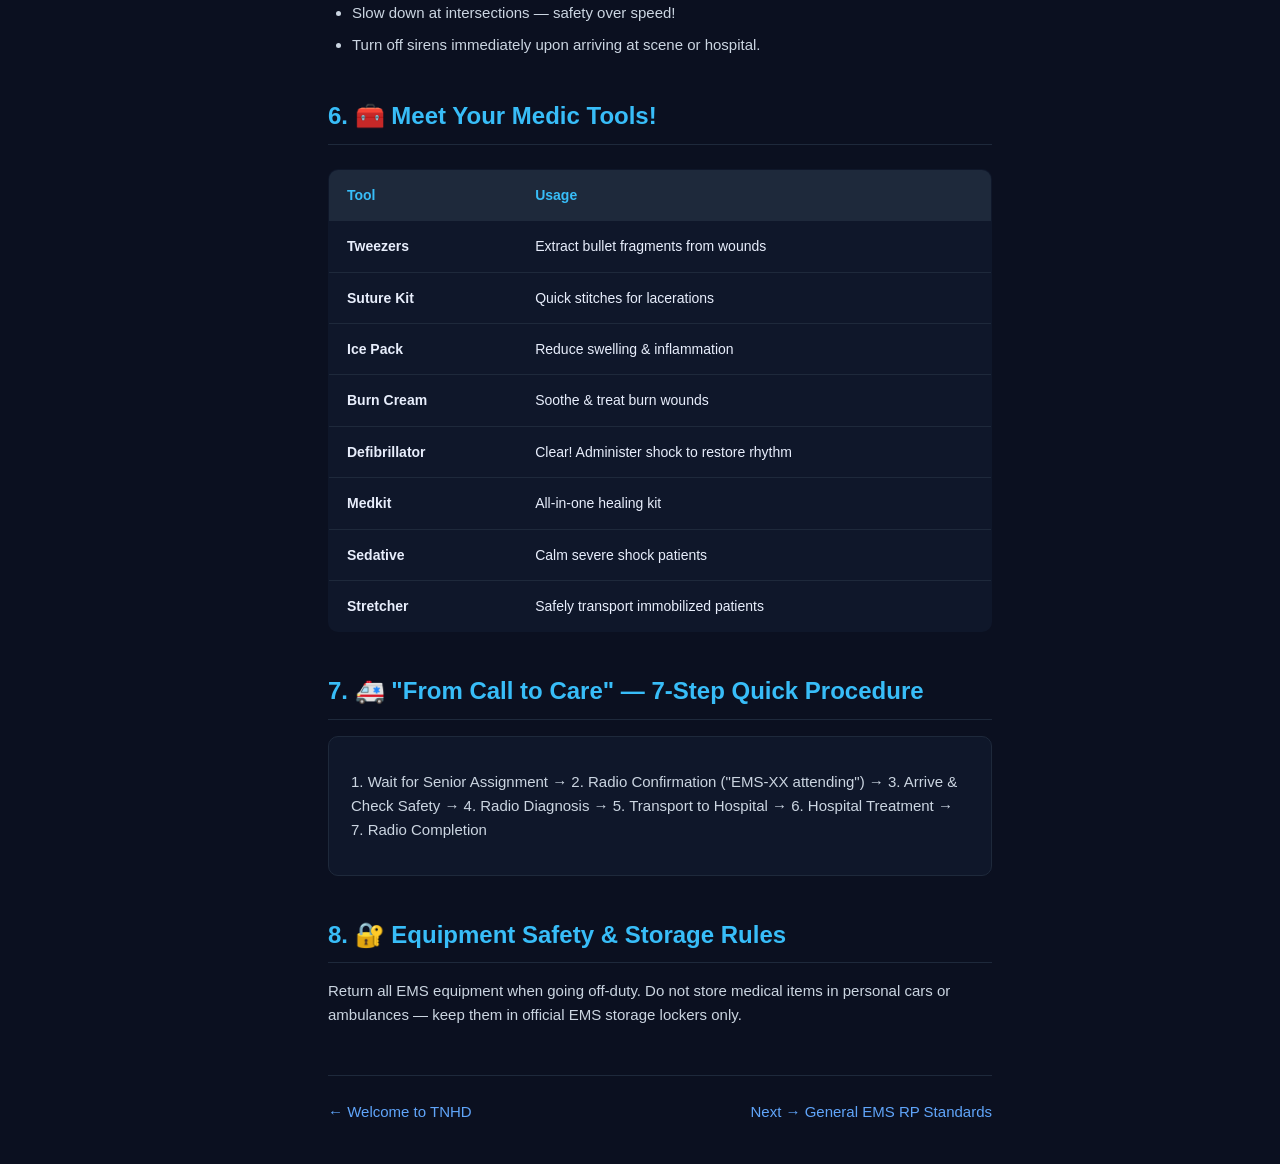
==== commit 0cb6b62b: "Add sticky floating top header bar THALAINAGARAM HEALTH DEPARTMENT to all pages" ====
--- a/ems-guidelines.html
+++ b/ems-guidelines.html
@@ -7,6 +7,18 @@
   <link rel="stylesheet" href="css/style.css">
 </head>
 <body>
+
+  <!-- 🔝 FLOATING TOP HEADER BAR -->
+  <header class="floating-header">
+    <div class="floating-header-title">
+      <span>🏥</span>
+      <span>THALAINAGARAM <span class="highlight">HEALTH DEPARTMENT</span></span>
+    </div>
+    <div class="floating-header-status">
+      <span class="status-dot-live"></span>
+      <span>OFFICIAL EMS SYSTEM</span>
+    </div>
+  </header>
 
   <div class="layout">
     <aside class="left">
--- a/css/style.css
+++ b/css/style.css
@@ -9,15 +9,74 @@
   line-height: 1.6;
   overflow-x: hidden;
 }
+
+/* =========================================================
+   🔝 FLOATING TOP HEADER BAR (ALL PAGES)
+   ========================================================= */
+.floating-header {
+  position: sticky;
+  top: 0;
+  z-index: 1000;
+  width: 100%;
+  background: rgba(15, 23, 42, 0.88);
+  backdrop-filter: blur(16px);
+  -webkit-backdrop-filter: blur(16px);
+  border-bottom: 1px solid rgba(56, 189, 248, 0.25);
+  box-shadow: 0 4px 25px rgba(0, 0, 0, 0.5), 0 0 15px rgba(56, 189, 248, 0.1);
+  padding: 14px 28px;
+  display: flex;
+  align-items: center;
+  justify-content: space-between;
+  transition: all 0.3s ease;
+}
+
+.floating-header-title {
+  display: flex;
+  align-items: center;
+  gap: 12px;
+  font-size: 18px;
+  font-weight: 800;
+  color: #f8fafc;
+  letter-spacing: 1.2px;
+  text-transform: uppercase;
+}
+
+.floating-header-title span.highlight {
+  color: #38bdf8;
+  text-shadow: 0 0 12px rgba(56, 189, 248, 0.5);
+}
+
+.floating-header-status {
+  display: flex;
+  align-items: center;
+  gap: 8px;
+  background: rgba(30, 58, 138, 0.4);
+  border: 1px solid rgba(96, 165, 250, 0.3);
+  padding: 6px 14px;
+  border-radius: 20px;
+  font-size: 12px;
+  font-weight: 700;
+  color: #60a5fa;
+  letter-spacing: 0.5px;
+}
+
+.status-dot-live {
+  width: 8px;
+  height: 8px;
+  background: #4ade80;
+  border-radius: 50%;
+  box-shadow: 0 0 8px #4ade80;
+}
+
 .layout {
   display: grid;
   grid-template-columns: 280px 1fr 240px;
-  min-height: 100vh;
+  min-height: calc(100vh - 60px);
 }
 .left, .right {
   position: sticky;
-  top: 0;
-  height: 100vh;
+  top: 57px;
+  height: calc(100vh - 57px);
   padding: 24px 20px;
   background: #0f172a;
   border-right: 1px solid #1e293b;
@@ -59,7 +118,7 @@
   font-weight: 500;
 }
 main {
-  padding: 48px;
+  padding: 40px 48px;
   max-width: 960px;
   margin: 0 auto;
   width: 100%;
@@ -102,9 +161,7 @@
   margin-bottom: 8px;
 }
 
-/* =========================================================
-   🖼️ FULLSCREEN WELCOME HERO COVER
-   ========================================================= */
+/* 🖼️ Full-Width Welcome Hero Cover */
 .welcome-hero {
   position: relative;
   width: 100%;
@@ -241,6 +298,12 @@
 }
 
 @media (max-width: 980px) {
+  .floating-header-status {
+    display: none;
+  }
+  .floating-header-title {
+    font-size: 15px;
+  }
   .layout {
     grid-template-columns: 1fr;
   }
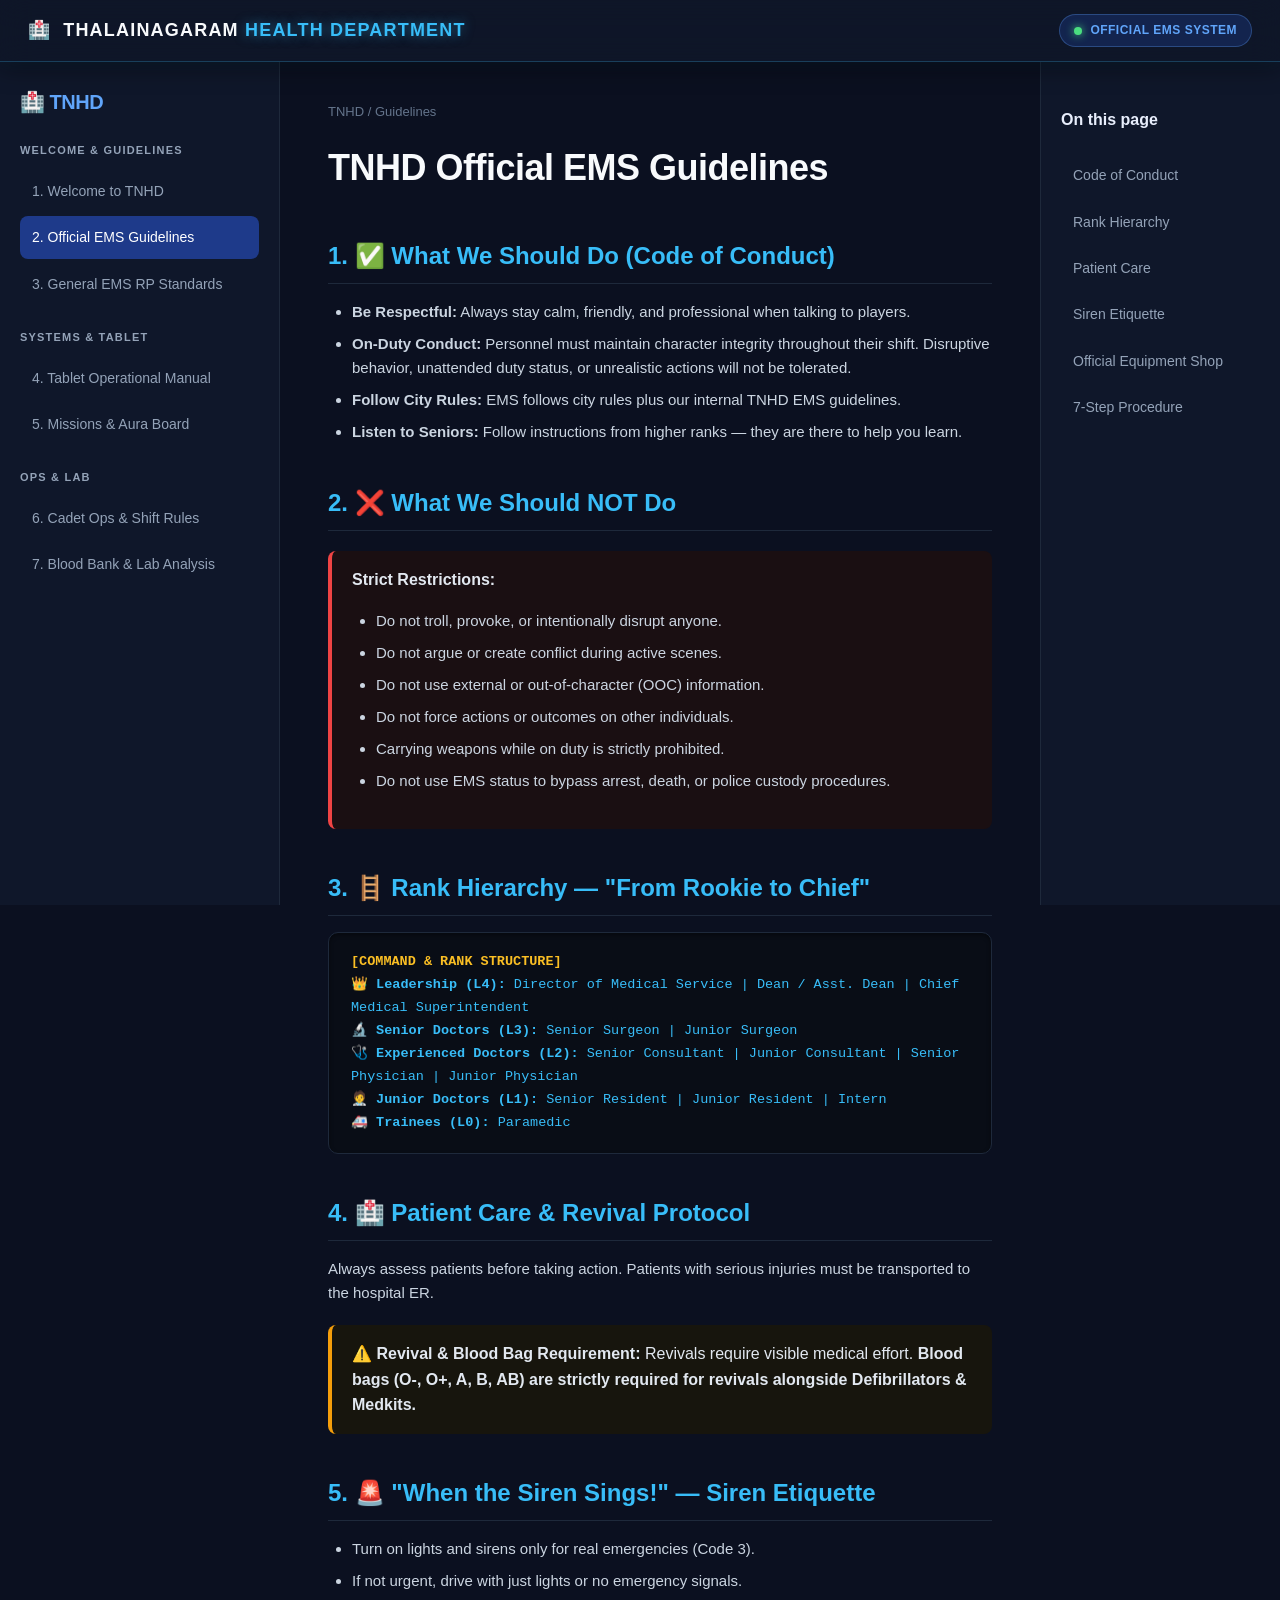
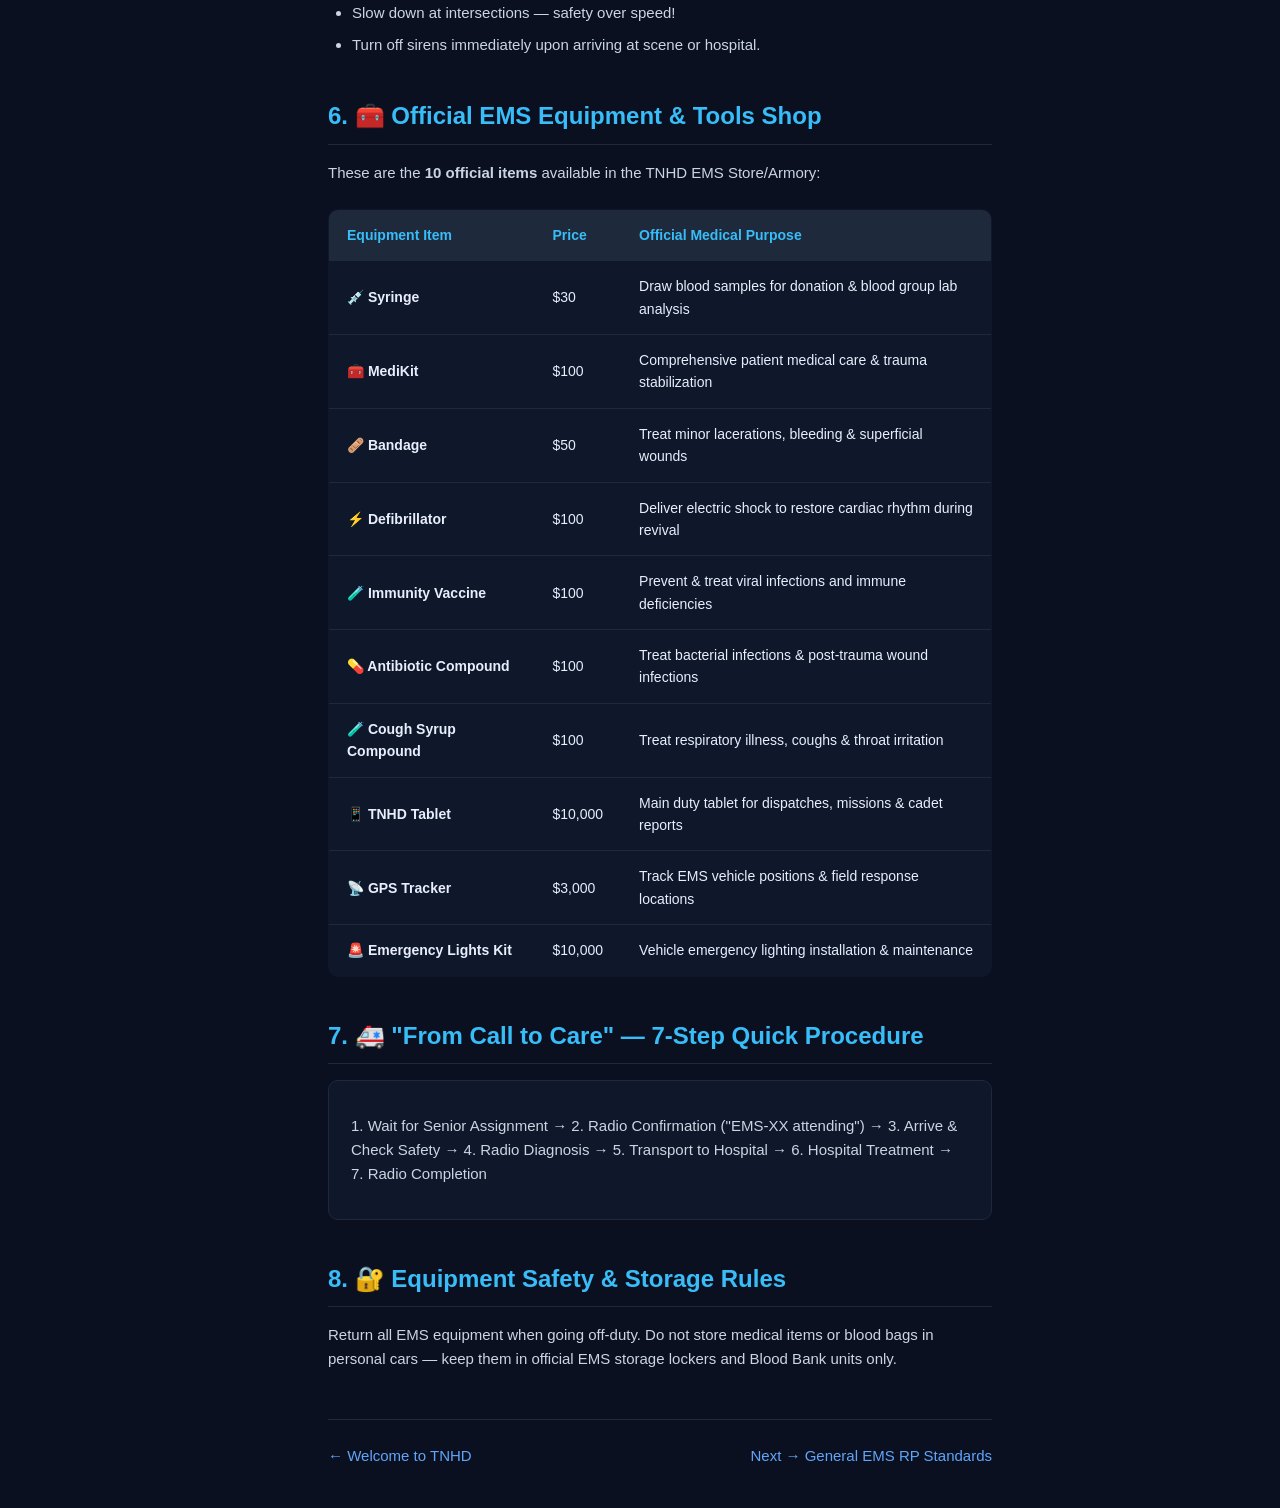
==== commit 630f36fa: "Update official 10 EMS store items and add Chapter 7 Blood Bank, Donation & Lab Analysis protocol" ====
--- a/ems-guidelines.html
+++ b/ems-guidelines.html
@@ -3,8 +3,11 @@
 <head>
   <meta charset="UTF-8">
   <meta name="viewport" content="width=device-width, initial-scale=1.0">
+  <meta http-equiv="Cache-Control" content="no-cache, no-store, must-revalidate">
+  <meta http-equiv="Pragma" content="no-cache">
+  <meta http-equiv="Expires" content="0">
   <title>TNHD Handbook - Official EMS Guidelines</title>
-  <link rel="stylesheet" href="css/style.css">
+  <link rel="stylesheet" href="css/style.css?v=2.0">
 </head>
 <body>
 
@@ -30,8 +33,9 @@
       <div class="sec">SYSTEMS & TABLET</div>
       <a href="tablet.html">4. Tablet Operational Manual</a>
       <a href="missions.html">5. Missions & Aura Board</a>
-      <div class="sec">OPS & RULES</div>
+      <div class="sec">OPS & LAB</div>
       <a href="rules.html">6. Cadet Ops & Shift Rules</a>
+      <a href="blood-bank.html">7. Blood Bank & Lab Analysis</a>
     </aside>
 
     <main>
@@ -73,7 +77,7 @@
       <p>Always assess patients before taking action. Patients with serious injuries must be transported to the hospital ER.</p>
       
       <div class="callout warn">
-        <b>⚠️ Revival Protocol:</b> Revivals are permitted <strong>only after visible medical effort</strong> (CPR, bandaging, injury stabilization). Instant revives or unrealistic actions are strictly prohibited.
+        <b>⚠️ Revival & Blood Bag Requirement:</b> Revivals require visible medical effort. <strong>Blood bags (O-, O+, A, B, AB) are strictly required for revivals alongside Defibrillators & Medkits.</strong>
       </div>
 
       <h2>5. 🚨 "When the Siren Sings!" — Siren Etiquette</h2>
@@ -84,23 +88,28 @@
         <li>Turn off sirens immediately upon arriving at scene or hospital.</li>
       </ul>
 
-      <h2>6. 🧰 Meet Your Medic Tools!</h2>
+      <h2>6. 🧰 Official EMS Equipment & Tools Shop</h2>
+      <p>These are the <strong>10 official items</strong> available in the TNHD EMS Store/Armory:</p>
+
       <table>
         <thead>
           <tr>
-            <th>Tool</th>
-            <th>Usage</th>
+            <th>Equipment Item</th>
+            <th>Price</th>
+            <th>Official Medical Purpose</th>
           </tr>
         </thead>
         <tbody>
-          <tr><td><b>Tweezers</b></td><td>Extract bullet fragments from wounds</td></tr>
-          <tr><td><b>Suture Kit</b></td><td>Quick stitches for lacerations</td></tr>
-          <tr><td><b>Ice Pack</b></td><td>Reduce swelling & inflammation</td></tr>
-          <tr><td><b>Burn Cream</b></td><td>Soothe & treat burn wounds</td></tr>
-          <tr><td><b>Defibrillator</b></td><td>Clear! Administer shock to restore rhythm</td></tr>
-          <tr><td><b>Medkit</b></td><td>All-in-one healing kit</td></tr>
-          <tr><td><b>Sedative</b></td><td>Calm severe shock patients</td></tr>
-          <tr><td><b>Stretcher</b></td><td>Safely transport immobilized patients</td></tr>
+          <tr><td><b>💉 Syringe</b></td><td>$30</td><td>Draw blood samples for donation & blood group lab analysis</td></tr>
+          <tr><td><b>🧰 MediKit</b></td><td>$100</td><td>Comprehensive patient medical care & trauma stabilization</td></tr>
+          <tr><td><b>🩹 Bandage</b></td><td>$50</td><td>Treat minor lacerations, bleeding & superficial wounds</td></tr>
+          <tr><td><b>⚡ Defibrillator</b></td><td>$100</td><td>Deliver electric shock to restore cardiac rhythm during revival</td></tr>
+          <tr><td><b>🧪 Immunity Vaccine</b></td><td>$100</td><td>Prevent & treat viral infections and immune deficiencies</td></tr>
+          <tr><td><b>💊 Antibiotic Compound</b></td><td>$100</td><td>Treat bacterial infections & post-trauma wound infections</td></tr>
+          <tr><td><b>🧪 Cough Syrup Compound</b></td><td>$100</td><td>Treat respiratory illness, coughs & throat irritation</td></tr>
+          <tr><td><b>📱 TNHD Tablet</b></td><td>$10,000</td><td>Main duty tablet for dispatches, missions & cadet reports</td></tr>
+          <tr><td><b>📡 GPS Tracker</b></td><td>$3,000</td><td>Track EMS vehicle positions & field response locations</td></tr>
+          <tr><td><b>🚨 Emergency Lights Kit</b></td><td>$10,000</td><td>Vehicle emergency lighting installation & maintenance</td></tr>
         </tbody>
       </table>
 
@@ -110,7 +119,7 @@
       </div>
 
       <h2>8. 🔐 Equipment Safety & Storage Rules</h2>
-      <p>Return all EMS equipment when going off-duty. Do not store medical items in personal cars or ambulances — keep them in official EMS storage lockers only.</p>
+      <p>Return all EMS equipment when going off-duty. Do not store medical items or blood bags in personal cars — keep them in official EMS storage lockers and Blood Bank units only.</p>
 
       <div class="nav">
         <a href="index.html">← Welcome to TNHD</a>
@@ -124,7 +133,7 @@
       <a href="#ranks">Rank Hierarchy</a>
       <a href="#care">Patient Care</a>
       <a href="#sirens">Siren Etiquette</a>
-      <a href="#tools">Medic Tools</a>
+      <a href="#tools">Official Equipment Shop</a>
       <a href="#procedure">7-Step Procedure</a>
     </aside>
   </div>
